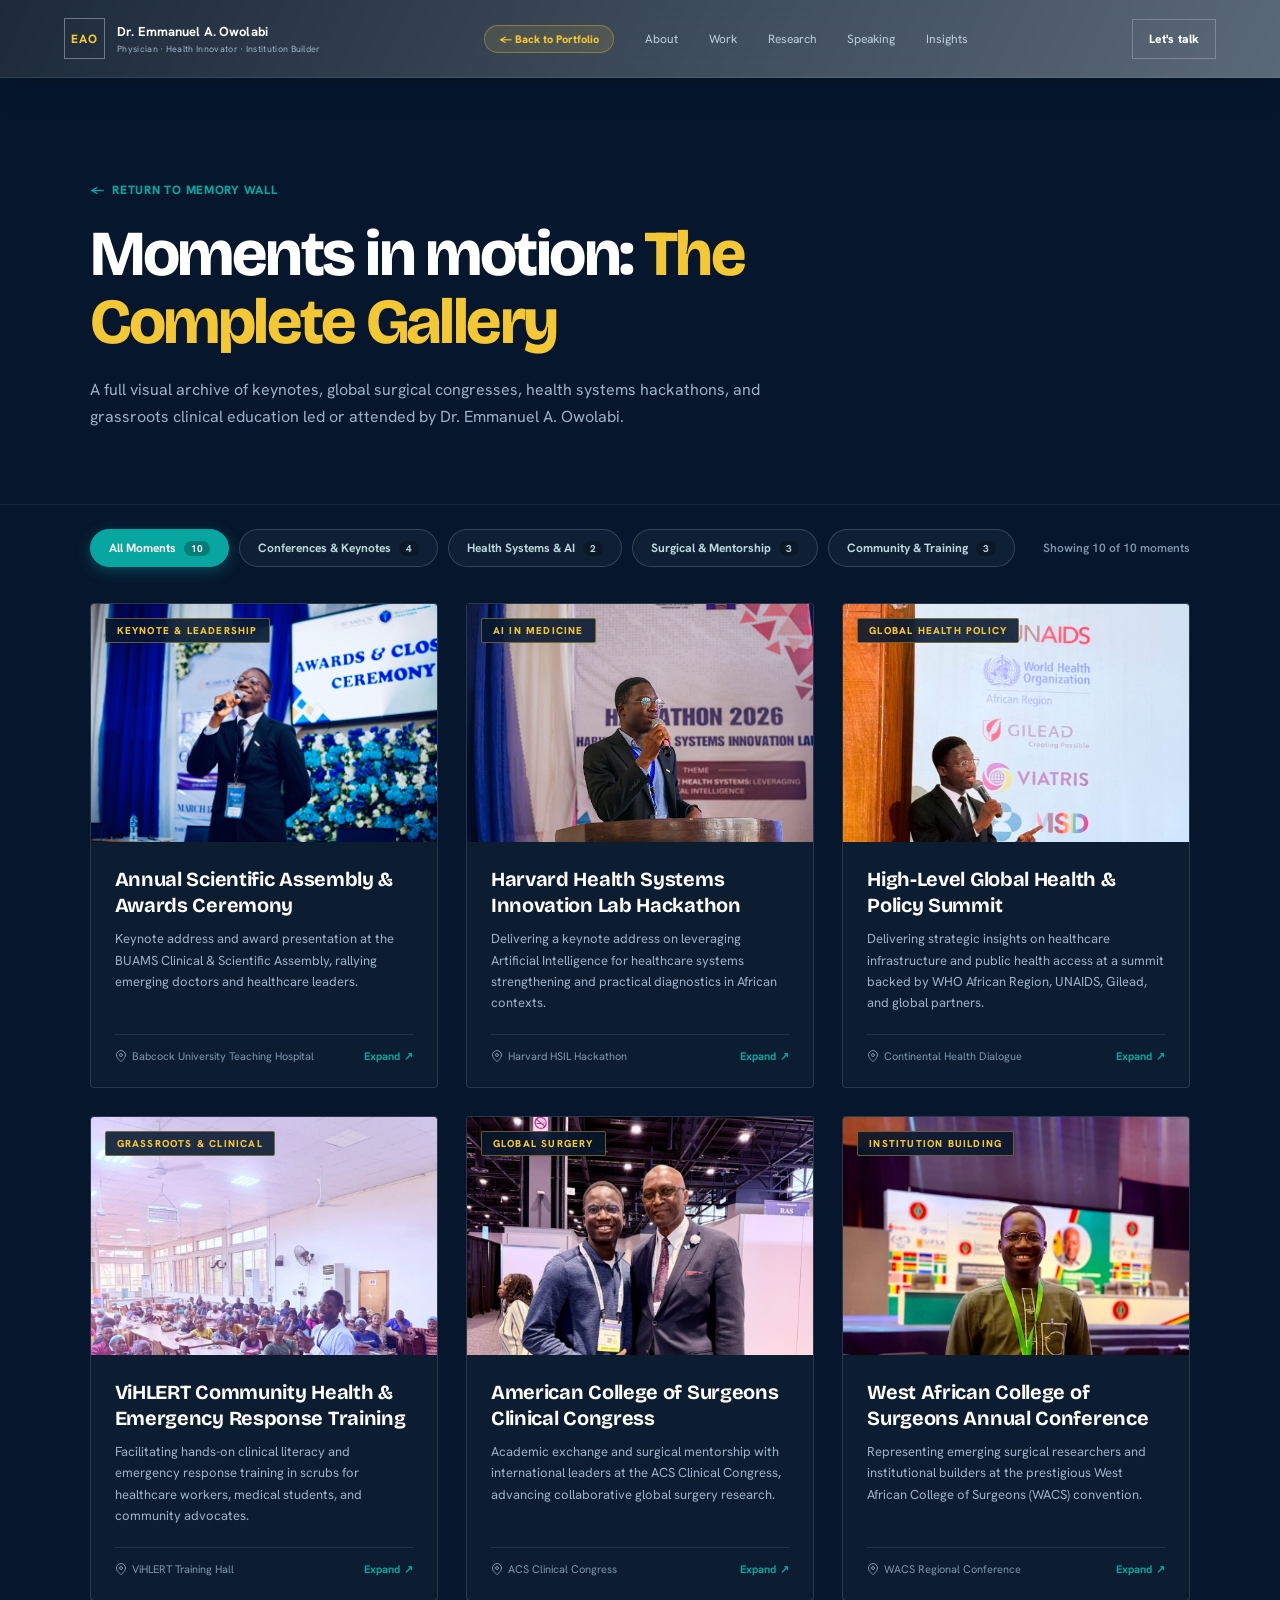
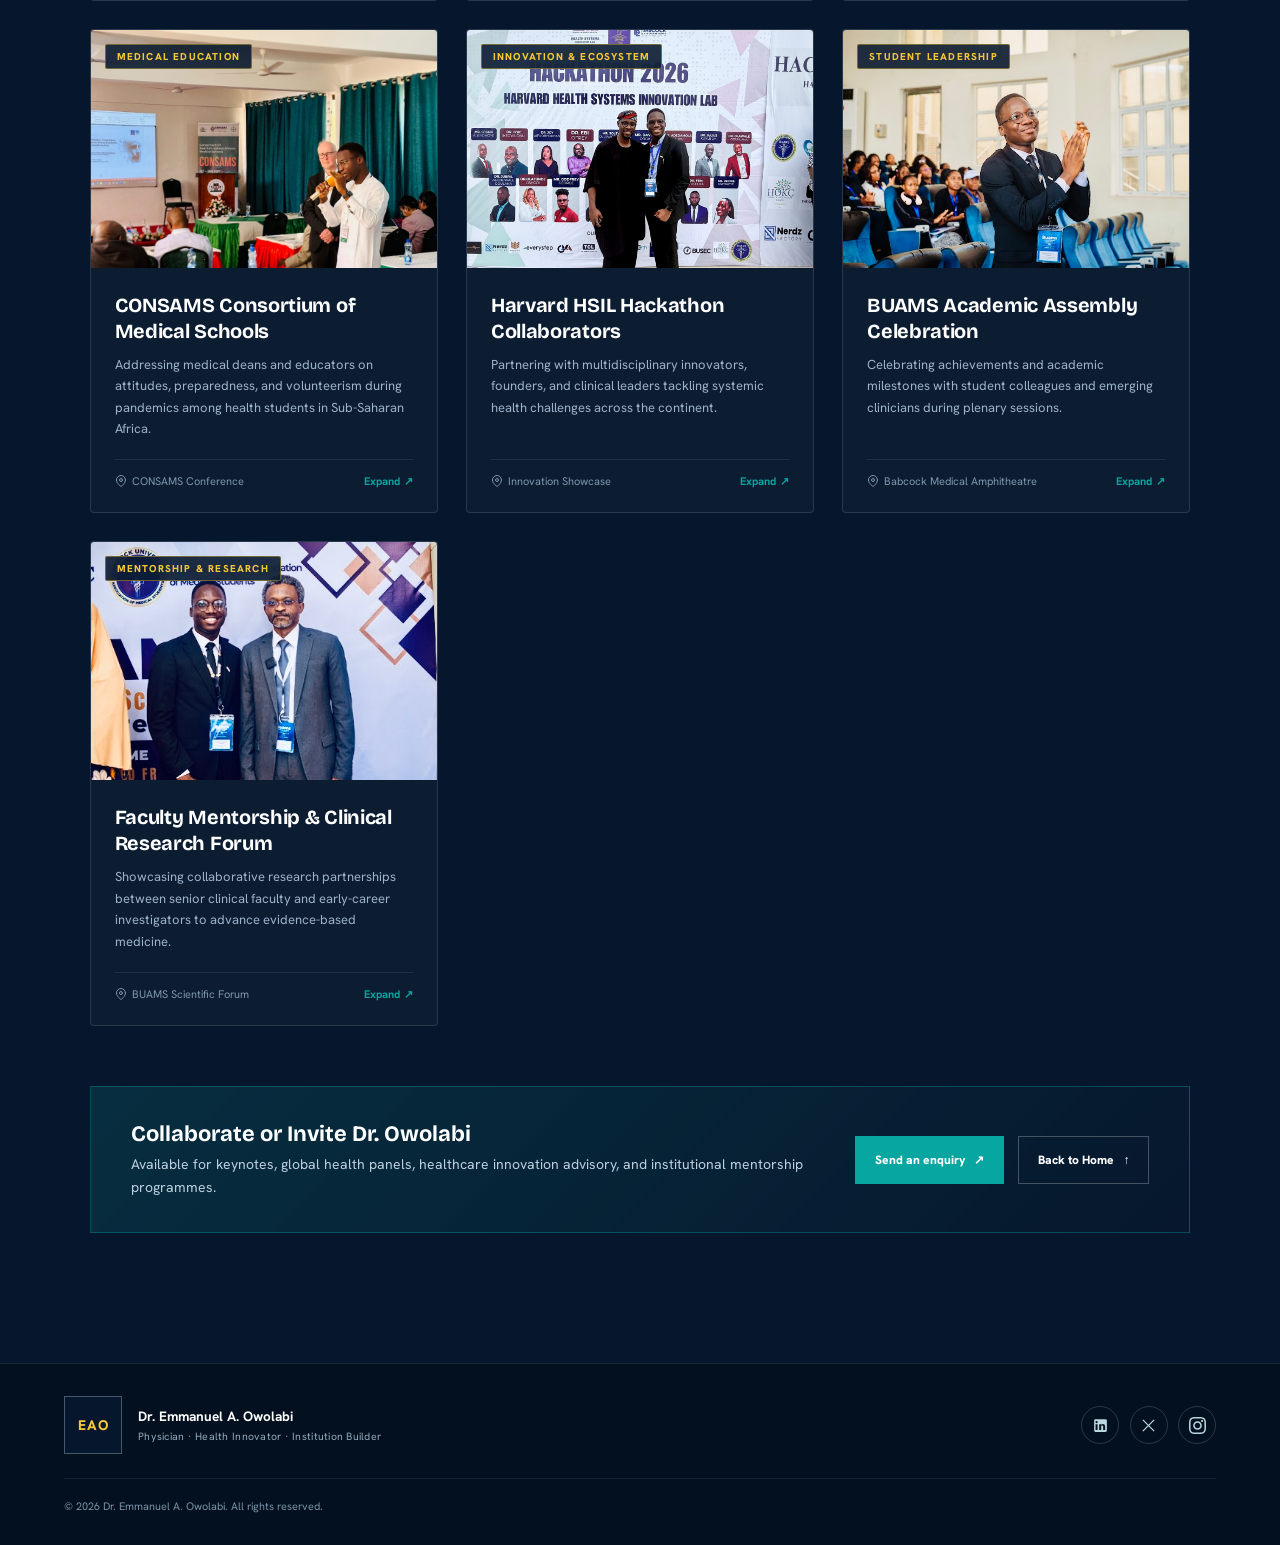
==== gallery.html @ 9e514a92 "i di" ====
<!doctype html>
<html lang="en" class="js">
<head>
  <meta charset="utf-8">
  <meta name="viewport" content="width=device-width, initial-scale=1">
  <title>Gallery &amp; Memory Wall | Dr. Emmanuel A. Owolabi</title>
  <meta name="description" content="A comprehensive visual archive of keynotes, surgical congresses, health innovation hackathons, and clinical community trainings by Dr. Emmanuel A. Owolabi.">
  <meta name="theme-color" content="#030f1f">
  <link rel="preconnect" href="https://fonts.googleapis.com">
  <link rel="preconnect" href="https://fonts.gstatic.com" crossorigin>
  <link href="https://fonts.googleapis.com/css2?family=Bricolage+Grotesque:opsz,wght@12..96,500;12..96,700;12..96,800&family=Hanken+Grotesk:wght@400;500;600;700&display=swap" rel="stylesheet">
  <link rel="stylesheet" href="css/main.css">
  <link rel="stylesheet" href="css/gallery.css">
  <style>
    /* Specific navigation styles for standalone gallery page */
    .navbar__back-btn {
      display: inline-flex;
      align-items: center;
      gap: 6px;
      padding: 6px 14px;
      border-radius: 40px;
      font-size: 11px;
      font-weight: 800;
      color: var(--yellow);
      background: rgba(244, 199, 53, 0.12);
      border: 1px solid rgba(244, 199, 53, 0.35);
      transition: all 0.2s ease;
    }
    .navbar__back-btn:hover {
      background: var(--yellow);
      color: var(--navy);
      transform: translateX(-3px);
    }
  </style>
</head>
<body class="gallery-page">
  <a class="skip-link" href="#gallery-content">Skip to content</a>

  <!-- Header Navigation -->
  <header class="navbar">
    <div class="container navbar__inner">
      <a class="brand-mark" href="index.html#home" aria-label="Dr. Emmanuel A. Owolabi, return to home">
        <span>EAO</span>
        <div>
          <strong>Dr. Emmanuel A. Owolabi</strong>
          <small>Physician · Health Innovator · Institution Builder</small>
        </div>
      </a>
      <nav class="navbar__links" aria-label="Primary">
        <a class="navbar__back-btn" href="index.html#memories">← Back to Portfolio</a>
        <a class="navbar__link" href="index.html#about">About</a>
        <a class="navbar__link" href="index.html#work">Work</a>
        <a class="navbar__link" href="index.html#research">Research</a>
        <a class="navbar__link" href="index.html#speaking">Speaking</a>
        <a class="navbar__link" href="index.html#insights">Insights</a>
      </nav>
      <a class="btn btn--primary btn--small navbar__cta" href="index.html#contact">Let's talk</a>
      <button class="navbar__toggle" type="button" aria-expanded="false" aria-controls="mobile-menu" aria-label="Open menu"><span aria-hidden="true"></span></button>
    </div>
  </header>

  <!-- Mobile Drawer Menu -->
  <nav class="mobile-menu" id="mobile-menu" aria-label="Mobile">
    <a class="mobile-menu__link" href="index.html#memories">← Return to Portfolio</a>
    <a class="mobile-menu__link" href="index.html#about">About</a>
    <a class="mobile-menu__link" href="index.html#work">Work</a>
    <a class="mobile-menu__link" href="index.html#research">Research</a>
    <a class="mobile-menu__link" href="index.html#speaking">Speaking</a>
    <a class="mobile-menu__link" href="index.html#insights">Insights</a>
    <a class="btn btn--primary" href="index.html#contact">Let's talk</a>
  </nav>

  <main id="gallery-content" class="gallery-page-wrap">
    <!-- Hero Banner -->
    <section class="gallery-hero">
      <a class="gallery-breadcrumb" href="index.html#memories">
        <span aria-hidden="true">←</span> Return to Memory Wall
      </a>
      <h1 class="gallery-hero__title">
        Moments in motion: <em>The Complete Gallery</em>
      </h1>
      <p class="gallery-hero__lead">
        A full visual archive of keynotes, global surgical congresses, health systems hackathons, and grassroots clinical education led or attended by Dr. Emmanuel A. Owolabi.
      </p>
    </section>

    <!-- Filters & Stats Bar -->
    <section class="gallery-controls" aria-label="Gallery filters">
      <div class="gallery-filters" role="tablist">
        <button class="filter-btn is-active" type="button" data-filter="all" role="tab" aria-selected="true">
          All Moments <span class="filter-count">10</span>
        </button>
        <button class="filter-btn" type="button" data-filter="conferences" role="tab" aria-selected="false">
          Conferences &amp; Keynotes <span class="filter-count">4</span>
        </button>
        <button class="filter-btn" type="button" data-filter="innovation" role="tab" aria-selected="false">
          Health Systems &amp; AI <span class="filter-count">2</span>
        </button>
        <button class="filter-btn" type="button" data-filter="surgical" role="tab" aria-selected="false">
          Surgical &amp; Mentorship <span class="filter-count">3</span>
        </button>
        <button class="filter-btn" type="button" data-filter="community" role="tab" aria-selected="false">
          Community &amp; Training <span class="filter-count">3</span>
        </button>
      </div>
      <div class="gallery-count-note" id="gallery-count-note">
        Showing 10 of 10 moments
      </div>
    </section>

    <!-- Photo Grid -->
    <section class="gallery-container">
      <div class="gallery-grid" id="gallery-grid">
        <!-- Rendered dynamically by js/gallery-page.js with fallback support -->
      </div>

      <!-- Action Banner -->
      <div class="memory-cta-strip" style="margin-top: 60px;">
        <div class="memory-cta-strip__content">
          <h3>Collaborate or Invite Dr. Owolabi</h3>
          <p>Available for keynotes, global health panels, healthcare innovation advisory, and institutional mentorship programmes.</p>
        </div>
        <div class="memory-cta-strip__actions">
          <a class="btn btn--primary" href="mailto:abiodunowolabi2000@gmail.com">
            Send an enquiry <span aria-hidden="true">↗</span>
          </a>
          <a class="btn btn--outline" href="index.html#home">
            Back to Home <span aria-hidden="true">↑</span>
          </a>
        </div>
      </div>
    </section>
  </main>

  <!-- Footer -->
  <footer class="footer">
    <div class="footer__inner">
      <div class="footer__brand">
        <span>EAO</span>
        <p>
          <strong class="footer__name">Dr. Emmanuel A. Owolabi</strong>
          <small class="footer__tag">Physician · Health Innovator · Institution Builder</small>
        </p>
      </div>
      <div class="footer__socials" aria-label="Social media channels">
        <a href="https://www.linkedin.com/in/emmaco4real" target="_blank" rel="noopener noreferrer" aria-label="LinkedIn profile">
          <svg viewBox="0 0 24 24" aria-hidden="true"><path d="M19 3a2 2 0 0 1 2 2v14a2 2 0 0 1-2 2H5a2 2 0 0 1-2-2V5a2 2 0 0 1 2-2h14m-.5 15.5v-5.3a3.26 3.26 0 0 0-3.26-3.26c-.85 0-1.84.52-2.28 1.3v-1.11h-2.79v8.37h2.79v-4.93c0-.77.62-1.4 1.39-1.4a1.4 1.4 0 0 1 1.4 1.4v4.93h2.75M6.46 8.76a1.64 1.64 0 1 0 0-3.28 1.64 1.64 0 0 0 0 3.28m1.4 9.74v-8.37H5.06v8.37h2.8z"></path></svg>
        </a>
        <a href="https://x.com/_emmaco4real_" target="_blank" rel="noopener noreferrer" aria-label="X profile">
          <svg viewBox="0 0 24 24" stroke="currentColor" stroke-width="1.8" aria-hidden="true"><path d="m4 4 16 16M4 20 20 4"></path></svg>
        </a>
        <a href="https://www.instagram.com/_emmaco4real_/" target="_blank" rel="noopener noreferrer" aria-label="Instagram profile">
          <svg viewBox="0 0 24 24" aria-hidden="true"><path d="M12 2.163c3.204 0 3.584.012 4.85.07 3.252.148 4.771 1.691 4.919 4.919.058 1.265.069 1.645.069 4.849 0 3.205-.012 3.584-.069 4.849-.149 3.225-1.664 4.771-4.919 4.919-1.266.058-1.644.07-4.85.07-3.204 0-3.584-.012-4.849-.07-3.26-.149-4.771-1.699-4.919-4.92-.058-1.265-.07-1.644-.07-4.849 0-3.204.013-3.583.07-4.849.149-3.227 1.664-4.771 4.919-4.919 1.266-.057 1.645-.069 4.849-.069zm0-2.163c-3.259 0-3.667.014-4.947.072-4.358.2-6.78 2.618-6.98 6.98-.059 1.281-.073 1.689-.073 4.948 0 3.259.014 3.668.072 4.948.2 4.358 2.618 6.78 6.98 6.98 1.281.058 1.689.072 4.948.072 3.259 0 3.668-.014 4.948-.072 4.354-.2 6.782-2.618 6.979-6.98.059-1.28.073-1.689.073-4.948 0-3.259-.014-3.667-.072-4.947-.196-4.354-2.617-6.78-6.979-6.98-1.281-.059-1.69-.073-4.949-.073zm0 5.838c-3.403 0-6.162 2.759-6.162 6.162s2.759 6.163 6.162 6.163 6.162-2.759 6.162-6.163c0-3.403-2.759-6.162-6.162-6.162zm0 10.162c-2.209 0-4-1.79-4-4 0-2.209 1.791-4 4-4s4 1.791 4 4c0 2.21-1.791 4-4 4zm6.406-11.845c-.796 0-1.441.645-1.441 1.44s.645 1.44 1.441 1.44c.795 0 1.439-.645 1.439-1.44s-.644-1.44-1.439-1.44z"></path></svg>
        </a>
      </div>
      <p class="footer__copy">
        © 2026 Dr. Emmanuel A. Owolabi. All rights reserved.
      </p>
    </div>
  </footer>

  <script type="module" src="js/gallery-page.js"></script>
</body>
</html>
---- css/main.css ----
@import url("reference.css");
@import url("gallery.css");
---- css/gallery.css ----
/* ==========================================================================
   Memory Wall & Gallery Styles
   ========================================================================== */

/* --- 1. Memory Wall Section (Homepage) --- */
.memory-wall-section {
  position: relative;
  padding: clamp(82px, 9vw, 140px) clamp(24px, 7vw, 108px);
  background: var(--navy);
  color: #fff;
  border-top: 1px solid rgba(255, 255, 255, 0.08);
}

.memory-wall__header {
  display: flex;
  align-items: flex-end;
  justify-content: space-between;
  gap: 36px;
  margin-bottom: 54px;
}

.memory-wall__header-copy {
  max-width: 780px;
}

.memory-wall__header h2 {
  color: #fff;
  margin-top: 6px;
  margin-bottom: 16px;
}

.memory-wall__header p.lead-copy {
  color: #9cb2c8;
  font-size: clamp(15px, 1.15vw, 18px);
  line-height: 1.7;
}

.memory-wall__view-btn {
  white-space: nowrap;
  flex-shrink: 0;
  display: inline-flex;
  align-items: center;
  gap: 8px;
}

.memory-wall__grid {
  display: grid;
  grid-template-columns: repeat(3, minmax(0, 1fr));
  gap: 28px;
}

/* Individual Memory Card */
.memory-card {
  position: relative;
  display: flex;
  flex-direction: column;
  background: rgba(255, 255, 255, 0.028);
  border: 1px solid rgba(255, 255, 255, 0.12);
  border-radius: 4px;
  overflow: hidden;
  cursor: pointer;
  transition: transform 0.35s cubic-bezier(0.22, 1, 0.36, 1),
              border-color 0.3s ease,
              background-color 0.3s ease,
              box-shadow 0.35s ease;
}

.memory-card:hover,
.memory-card:focus-within {
  transform: translateY(-6px);
  border-color: rgba(8, 166, 160, 0.6);
  background: rgba(8, 166, 160, 0.06);
  box-shadow: 0 20px 40px rgba(0, 0, 0, 0.35);
}

.memory-card__media {
  position: relative;
  width: 100%;
  aspect-ratio: 16 / 11;
  overflow: hidden;
  background: #030e1d;
}

.memory-card__img {
  width: 100%;
  height: 100%;
  object-fit: cover;
  object-position: center 25%;
  display: block;
  transition: transform 0.65s cubic-bezier(0.22, 1, 0.36, 1);
}

.memory-card:hover .memory-card__img {
  transform: scale(1.06);
}

.memory-card__badge {
  position: absolute;
  top: 14px;
  left: 14px;
  z-index: 2;
  padding: 5px 11px;
  font-size: 10px;
  font-weight: 800;
  letter-spacing: 0.12em;
  text-transform: uppercase;
  color: var(--yellow);
  background: rgba(6, 23, 45, 0.88);
  border: 1px solid rgba(244, 199, 53, 0.4);
  backdrop-filter: blur(8px);
  border-radius: 2px;
}

.memory-card__overlay {
  position: absolute;
  inset: 0;
  background: linear-gradient(180deg, rgba(6, 23, 45, 0.1) 0%, rgba(6, 23, 45, 0.75) 100%);
  opacity: 0;
  display: flex;
  align-items: center;
  justify-content: center;
  transition: opacity 0.3s ease;
  z-index: 1;
}

.memory-card:hover .memory-card__overlay {
  opacity: 1;
}

.memory-card__zoom-pill {
  display: inline-flex;
  align-items: center;
  gap: 8px;
  padding: 10px 18px;
  font-size: 11px;
  font-weight: 800;
  color: var(--navy);
  background: var(--yellow);
  border-radius: 50px;
  transform: translateY(10px);
  transition: transform 0.3s ease;
  box-shadow: 0 8px 24px rgba(0, 0, 0, 0.4);
}

.memory-card:hover .memory-card__zoom-pill {
  transform: translateY(0);
}

.memory-card__body {
  display: flex;
  flex-direction: column;
  flex: 1;
  padding: 24px;
}

.memory-card__title {
  color: #fff;
  font-size: 20px;
  font-weight: 700;
  line-height: 1.3;
  margin-bottom: 10px;
  letter-spacing: -0.015em;
  transition: color 0.2s ease;
}

.memory-card:hover .memory-card__title {
  color: var(--yellow);
}

.memory-card__desc {
  color: #9cb2c8;
  font-size: 13px;
  line-height: 1.65;
  margin-bottom: 20px;
  flex: 1;
}

.memory-card__footer {
  display: flex;
  align-items: center;
  justify-content: space-between;
  padding-top: 14px;
  border-top: 1px solid rgba(255, 255, 255, 0.09);
  font-size: 11px;
}

.memory-card__location {
  color: #7d96ac;
  display: flex;
  align-items: center;
  gap: 5px;
}

.memory-card__action {
  color: var(--teal);
  font-weight: 700;
  display: flex;
  align-items: center;
  gap: 4px;
}

.memory-card:hover .memory-card__action {
  color: var(--yellow);
}

/* Bottom CTA Strip */
.memory-cta-strip {
  display: flex;
  align-items: center;
  justify-content: space-between;
  gap: 32px;
  margin-top: 48px;
  padding: 34px 40px;
  background: linear-gradient(135deg, rgba(8, 166, 160, 0.16) 0%, rgba(6, 23, 45, 0.8) 100%);
  border: 1px solid rgba(8, 166, 160, 0.35);
  border-radius: 4px;
}

.memory-cta-strip__content h3 {
  font-size: 22px;
  color: #fff;
  margin-bottom: 6px;
}

.memory-cta-strip__content p {
  color: #bed0df;
  font-size: 14px;
  line-height: 1.6;
}

.memory-cta-strip__actions {
  flex-shrink: 0;
  display: flex;
  gap: 14px;
}

/* Responsive adjustments for Memory Wall */
@media (max-width: 1080px) {
  .memory-wall__grid {
    grid-template-columns: repeat(2, minmax(0, 1fr));
  }
}

@media (max-width: 760px) {
  .memory-wall__header {
    flex-direction: column;
    align-items: flex-start;
  }
  .memory-wall__grid {
    grid-template-columns: 1fr;
  }
  .memory-cta-strip {
    flex-direction: column;
    align-items: flex-start;
    padding: 24px;
  }
}


/* --- 2. Full Gallery Page (`gallery.html`) --- */
.gallery-page-wrap {
  min-height: calc(100vh - 78px);
  background: var(--navy);
  color: #fff;
  padding-bottom: 90px;
}

.gallery-hero {
  position: relative;
  padding: clamp(60px, 8vw, 100px) clamp(24px, 7vw, 108px) 40px;
  border-bottom: 1px solid rgba(255, 255, 255, 0.08);
}

.gallery-breadcrumb {
  display: inline-flex;
  align-items: center;
  gap: 8px;
  color: var(--teal);
  font-size: 12px;
  font-weight: 800;
  letter-spacing: 0.06em;
  text-transform: uppercase;
  margin-bottom: 22px;
  transition: color 0.2s ease, transform 0.2s ease;
}

.gallery-breadcrumb:hover {
  color: var(--yellow);
  transform: translateX(-3px);
}

.gallery-hero__title {
  max-width: 860px;
  font-size: clamp(40px, 5vw, 68px);
  font-weight: 760;
  letter-spacing: -0.04em;
  line-height: 1.06;
  margin-bottom: 20px;
}

.gallery-hero__title em {
  font-style: normal;
  color: var(--yellow);
}

.gallery-hero__lead {
  max-width: 720px;
  color: #9cb2c8;
  font-size: clamp(16px, 1.25vw, 20px);
  line-height: 1.7;
  margin-bottom: 34px;
}

/* Category Filter Bar */
.gallery-controls {
  padding: 24px clamp(24px, 7vw, 108px) 16px;
  display: flex;
  flex-wrap: wrap;
  align-items: center;
  justify-content: space-between;
  gap: 18px;
}

.gallery-filters {
  display: flex;
  flex-wrap: wrap;
  gap: 10px;
}

.filter-btn {
  display: inline-flex;
  align-items: center;
  gap: 8px;
  padding: 10px 18px;
  font-size: 12px;
  font-weight: 700;
  font-family: inherit;
  color: #b9d7dc;
  background: rgba(255, 255, 255, 0.04);
  border: 1px solid rgba(255, 255, 255, 0.16);
  border-radius: 40px;
  cursor: pointer;
  transition: all 0.22s ease;
}

.filter-btn:hover {
  background: rgba(8, 166, 160, 0.15);
  border-color: var(--teal);
  color: #fff;
}

.filter-btn.is-active {
  background: var(--teal);
  border-color: var(--teal);
  color: #fff;
  box-shadow: 0 4px 14px rgba(8, 166, 160, 0.35);
}

.filter-btn .filter-count {
  display: inline-block;
  font-size: 10px;
  padding: 1px 7px;
  border-radius: 20px;
  background: rgba(0, 0, 0, 0.25);
}

.gallery-count-note {
  color: #7d96ac;
  font-size: 12px;
  font-weight: 600;
}

/* Gallery Grid on Full Page */
.gallery-container {
  padding: 20px clamp(24px, 7vw, 108px) 40px;
}

.gallery-grid {
  display: grid;
  grid-template-columns: repeat(3, minmax(0, 1fr));
  gap: 28px;
}

.gallery-item {
  transition: opacity 0.35s ease, transform 0.35s ease;
}

.gallery-item.is-hidden {
  display: none;
}


/* --- 3. Lightbox Modal --- */
.lightbox-modal {
  position: fixed;
  inset: 0;
  z-index: 9999;
  display: none;
  align-items: center;
  justify-content: center;
  padding: 20px;
}

.lightbox-modal.is-active {
  display: flex;
}

.lightbox-backdrop {
  position: absolute;
  inset: 0;
  background: rgba(3, 15, 31, 0.94);
  backdrop-filter: blur(14px);
  -webkit-backdrop-filter: blur(14px);
}

.lightbox-dialog {
  position: relative;
  z-index: 2;
  width: 100%;
  max-width: 1080px;
  max-height: 94vh;
  display: flex;
  align-items: center;
  justify-content: center;
}

.lightbox-btn {
  background: rgba(255, 255, 255, 0.08);
  border: 1px solid rgba(255, 255, 255, 0.18);
  color: #fff;
  cursor: pointer;
  border-radius: 50%;
  display: grid;
  place-items: center;
  transition: all 0.2s ease;
}

.lightbox-btn:hover {
  background: var(--yellow);
  color: var(--navy);
  border-color: var(--yellow);
  transform: scale(1.08);
}

.lightbox-close {
  position: absolute;
  top: -16px;
  right: -16px;
  width: 44px;
  height: 44px;
  z-index: 10;
}

.lightbox-prev,
.lightbox-next {
  position: absolute;
  top: 50%;
  transform: translateY(-50%);
  width: 52px;
  height: 52px;
  z-index: 10;
}

.lightbox-prev {
  left: -26px;
}

.lightbox-next {
  right: -26px;
}

.lightbox-content {
  width: 100%;
  background: #06172d;
  border: 1px solid rgba(255, 255, 255, 0.16);
  border-radius: 6px;
  overflow: hidden;
  box-shadow: 0 28px 60px rgba(0, 0, 0, 0.6);
}

.lightbox-figure {
  margin: 0;
  display: flex;
  flex-direction: column;
}

.lightbox-image-wrap {
  position: relative;
  width: 100%;
  max-height: 64vh;
  display: flex;
  align-items: center;
  justify-content: center;
  background: #020b16;
  overflow: hidden;
}

.lightbox-img {
  max-width: 100%;
  max-height: 64vh;
  width: auto;
  height: auto;
  object-fit: contain;
  display: block;
  transition: opacity 0.25s ease;
}

.lightbox-spinner {
  position: absolute;
  width: 40px;
  height: 40px;
  border: 3px solid rgba(255, 255, 255, 0.1);
  border-top-color: var(--teal);
  border-radius: 50%;
  animation: lb-spin 0.8s linear infinite;
}

@keyframes lb-spin {
  to { transform: rotate(360deg); }
}

.lightbox-caption {
  padding: 24px 30px;
  background: #06172d;
  border-top: 1px solid rgba(255, 255, 255, 0.08);
}

.lightbox-meta {
  display: flex;
  align-items: center;
  gap: 12px;
  margin-bottom: 8px;
  font-size: 11px;
}

.lightbox-badge {
  color: var(--yellow);
  font-weight: 800;
  letter-spacing: 0.12em;
  text-transform: uppercase;
}

.lightbox-location {
  color: #7d96ac;
}

.lightbox-counter {
  margin-left: auto;
  color: #9cb2c8;
  font-weight: 700;
  background: rgba(255, 255, 255, 0.08);
  padding: 3px 10px;
  border-radius: 12px;
}

.lightbox-title {
  color: #fff;
  font-size: clamp(20px, 2.2vw, 26px);
  font-weight: 700;
  margin-bottom: 8px;
  letter-spacing: -0.02em;
}

.lightbox-desc {
  color: #bbcad6;
  font-size: 14px;
  line-height: 1.65;
  margin: 0;
}

/* Mobile adjustments for lightbox */
@media (max-width: 820px) {
  .lightbox-prev {
    left: 10px;
    top: auto;
    bottom: 20px;
    transform: none;
    width: 44px;
    height: 44px;
  }
  .lightbox-next {
    right: 10px;
    top: auto;
    bottom: 20px;
    transform: none;
    width: 44px;
    height: 44px;
  }
  .lightbox-close {
    top: 10px;
    right: 10px;
    width: 38px;
    height: 38px;
  }
  .lightbox-caption {
    padding: 18px 20px 60px;
  }
  .lightbox-image-wrap {
    max-height: 50vh;
  }
  .lightbox-img {
    max-height: 50vh;
  }
}

/* Homepage: impact archive, styled as a deliberate editorial collage rather
   than a generic memory wall. The full gallery page keeps its card layout. */
.memory-wall-section {
  overflow: hidden;
  background: #030d1a;
  isolation: isolate;
}
.memory-wall-section::before {
  content: "";
  position: absolute;
  z-index: -1;
  inset: 0;
  opacity: .42;
  background: radial-gradient(circle at 14% 16%, rgba(8,166,160,.18), transparent 25%), radial-gradient(circle at 88% 78%, rgba(244,199,53,.09), transparent 20%), linear-gradient(rgba(168,207,222,.045) 1px, transparent 1px), linear-gradient(90deg, rgba(168,207,222,.045) 1px, transparent 1px);
  background-size: auto, auto, 54px 54px, 54px 54px;
}
.memory-wall__header { max-width: 1120px; margin-inline: auto; }
.memory-wall__header h2 { max-width: 720px; font-family: var(--font-display); font-size: clamp(38px,4.5vw,66px); font-weight: 760; letter-spacing: -.045em; line-height: 1.05; }
.memory-wall__grid {
  position: relative;
  display: grid;
  grid-template-columns: repeat(3, minmax(0, 1fr));
  align-items: start;
  max-width: 970px;
  margin: 0 auto;
  gap: 1.1rem;
  padding: 1.5rem 1.8rem 2rem;
}
.memory-card.memory-card--polaroid {
  display: block;
  overflow: visible;
  min-width: 0;
  background: #efeee7;
  border: 1px solid rgba(255,255,255,.65);
  border-radius: 0;
  padding: .6rem .6rem .8rem;
  color: #162635;
  box-shadow: 0 14px 27px rgba(0,0,0,.3);
  transform: rotate(var(--tilt, 0deg));
  transition: transform .42s cubic-bezier(.22,1,.36,1), box-shadow .42s ease;
}
.memory-card.memory-card--polaroid:nth-child(1) { --tilt: -4deg; margin-top: 1.8rem; }
.memory-card.memory-card--polaroid:nth-child(2) { --tilt: 3deg; margin-top: .3rem; }
.memory-card.memory-card--polaroid:nth-child(3) { --tilt: -2deg; margin-top: 2.2rem; }
.memory-card.memory-card--polaroid:nth-child(4) { --tilt: 3.5deg; margin-top: -.3rem; }
.memory-card.memory-card--polaroid:nth-child(5) { --tilt: -3deg; margin-top: 1.4rem; }
.memory-card.memory-card--polaroid:nth-child(6) { --tilt: 4deg; margin-top: -.7rem; }
.memory-card.memory-card--polaroid:hover, .memory-card.memory-card--polaroid:focus-visible { z-index: 2; border-color: #fff; background: #fffdf5; transform: rotate(0) translateY(-13px) scale(1.035); box-shadow: 0 28px 48px rgba(0,0,0,.47); outline: none; }
.memory-card.memory-card--polaroid .memory-card__media { aspect-ratio: 1 / .88; background: #06172d; }
.memory-card.memory-card--polaroid .memory-card__img { object-position: center; }
.memory-card.memory-card--polaroid .memory-card__body { position: relative; display: block; padding: .8rem .3rem .15rem; }
.memory-card.memory-card--polaroid .memory-card__number { position: absolute; top: .86rem; right: .3rem; color: #86919a; font-family: var(--font-body); font-size: .65rem; letter-spacing: .12em; }
.memory-card.memory-card--polaroid .memory-card__badge { position: static; display: block; margin: 0 2.5rem .4rem 0; padding: 0; border: 0; border-radius: 0; background: transparent; color: var(--teal); font-size: .56rem; letter-spacing: .115em; backdrop-filter: none; }
.memory-card.memory-card--polaroid .memory-card__title { margin: 0 0 .45rem; color: #152638; font-family: var(--font-display); font-size: clamp(1rem,1.55vw,1.3rem); line-height: 1.08; }
.memory-card.memory-card--polaroid .memory-card__desc { margin: 0; color: #536575; font-size: .72rem; line-height: 1.5; }
.memory-cta-strip { max-width: 1120px; margin: 4rem auto 0; border-radius: 0; }
.memory-cta-strip .section-index { margin-bottom: .65rem; }

@media (max-width: 760px) {
  .memory-wall-section { padding-inline: 1.25rem; }
  .memory-wall__grid { grid-template-columns: repeat(2, minmax(0, 1fr)); gap: .85rem; padding: 1.1rem .35rem 1rem; }
  .memory-card.memory-card--polaroid { padding: .42rem .42rem .58rem; }
  .memory-card.memory-card--polaroid:nth-child(1) { margin-top: .7rem; }
  .memory-card.memory-card--polaroid:nth-child(2) { margin-top: 0; }
  .memory-card.memory-card--polaroid:nth-child(3) { margin-top: 1rem; }
  .memory-card.memory-card--polaroid:nth-child(4) { margin-top: -.15rem; }
  .memory-card.memory-card--polaroid:nth-child(5) { margin-top: .5rem; }
  .memory-card.memory-card--polaroid:nth-child(6) { margin-top: -.25rem; }
  .memory-card.memory-card--polaroid .memory-card__body { padding: .55rem .15rem .05rem; }
  .memory-card.memory-card--polaroid .memory-card__title { font-size: .95rem; }
  .memory-card.memory-card--polaroid .memory-card__desc { display: none; }
  .memory-card.memory-card--polaroid .memory-card__badge { margin-bottom: .25rem; font-size: .48rem; }
  .memory-card.memory-card--polaroid .memory-card__number { top: .57rem; font-size: .52rem; }
  .memory-cta-strip { margin-top: 2.5rem; }
}
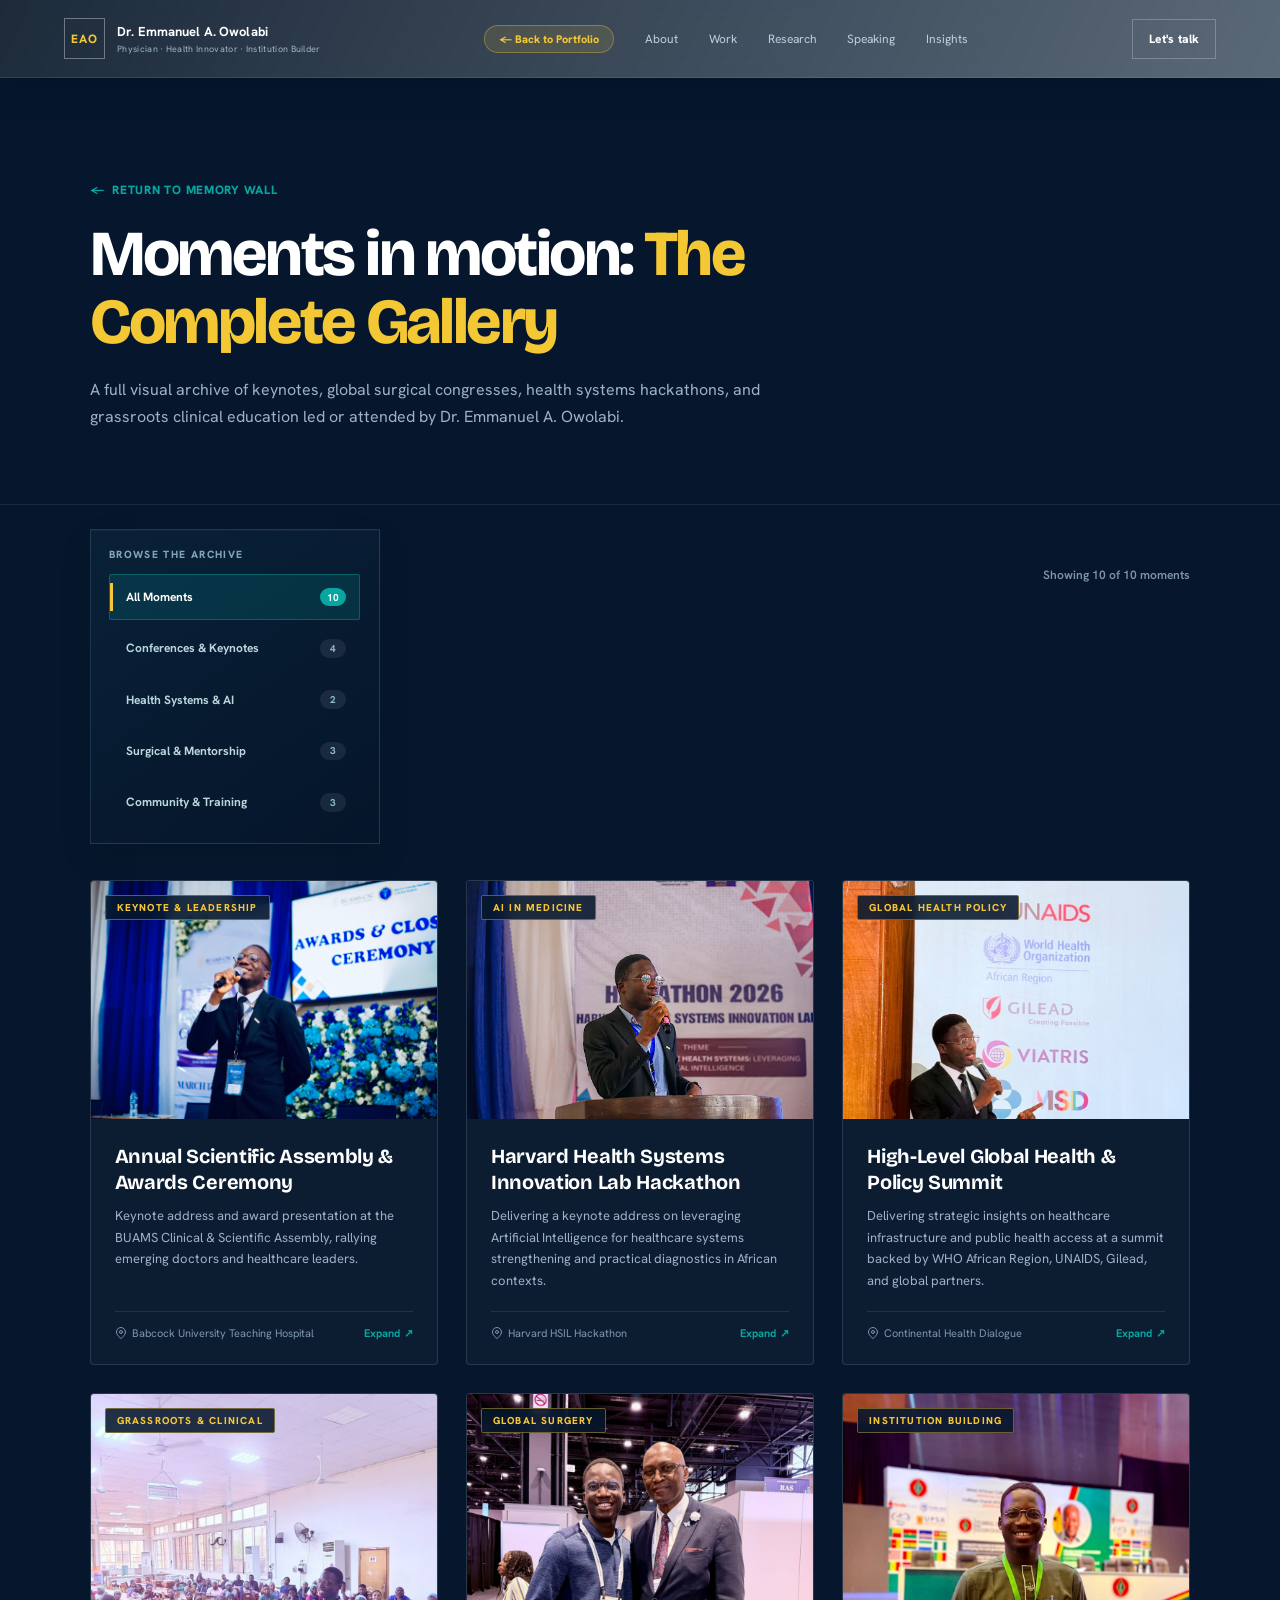
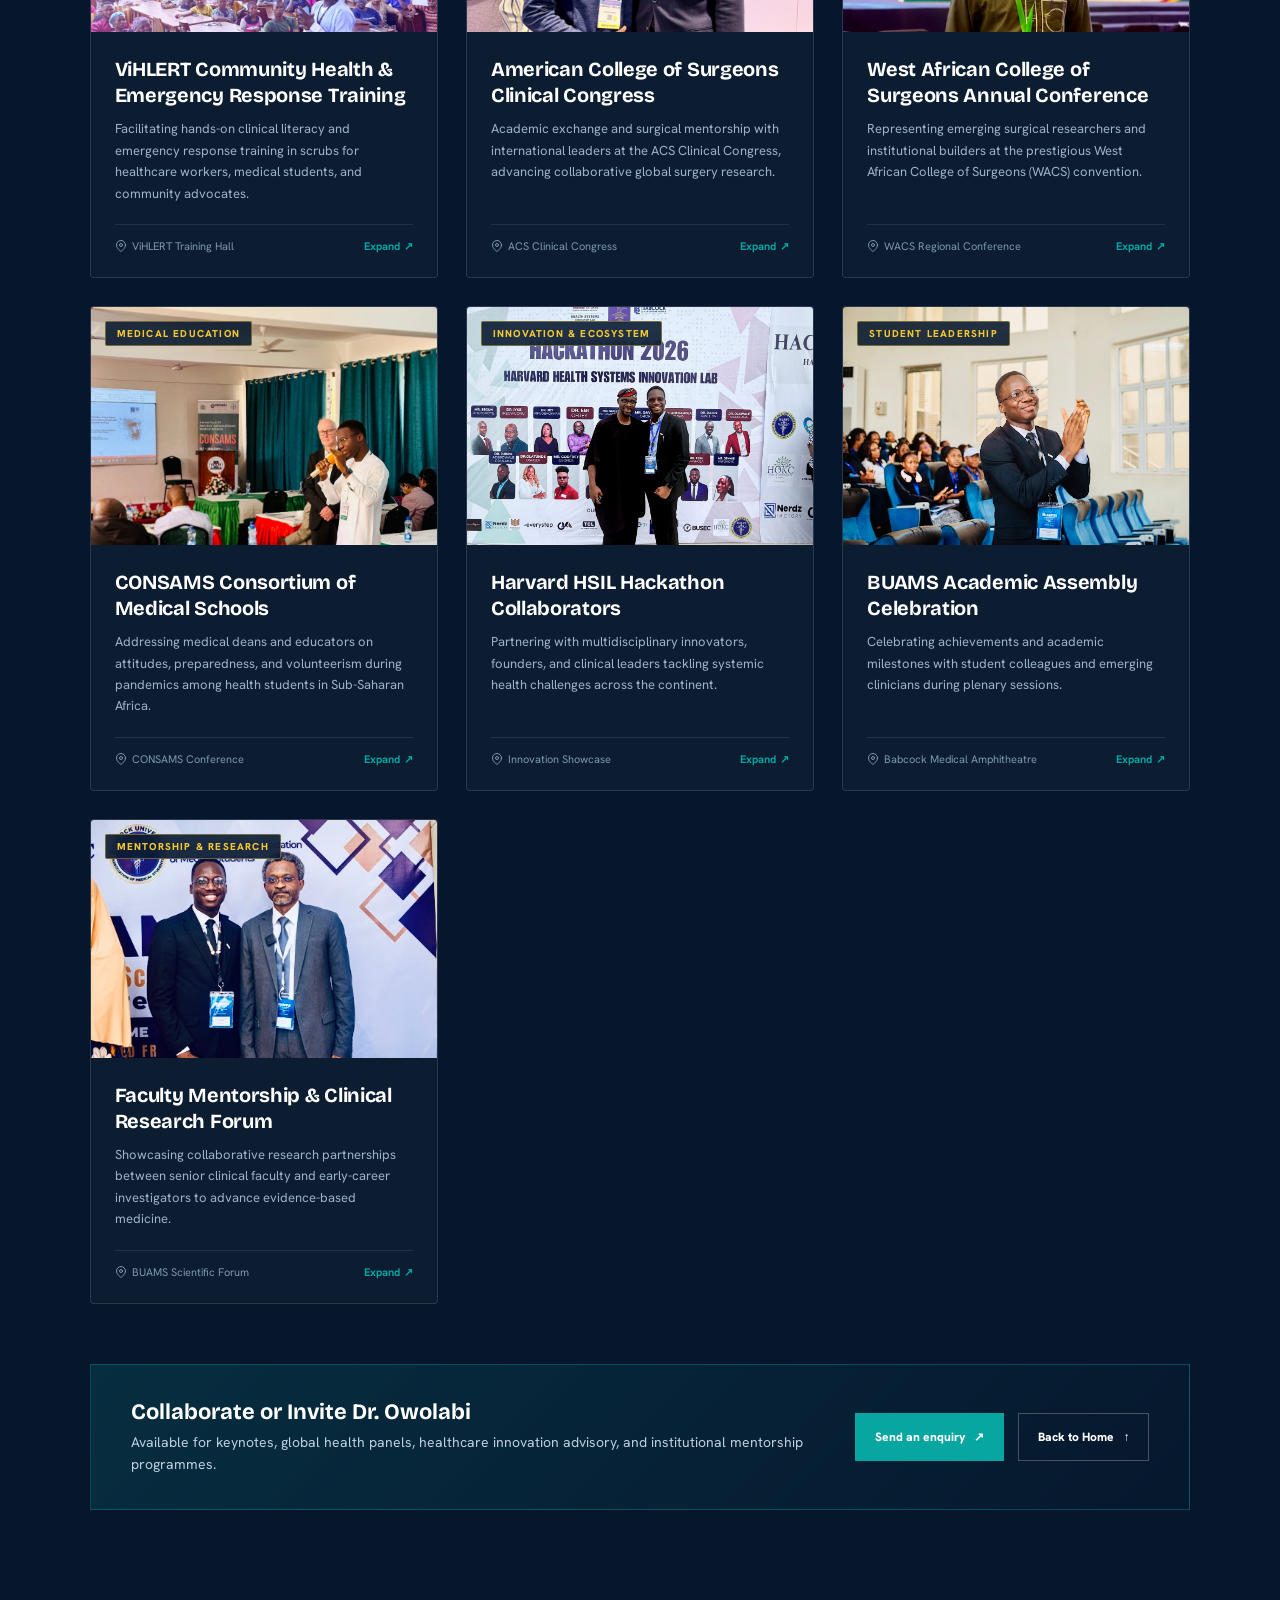
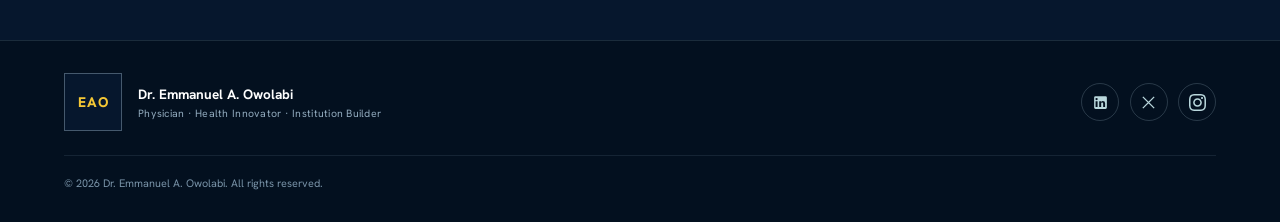
==== commit 4d1679e3: "i di" ====
--- a/gallery.html
+++ b/gallery.html
@@ -9,8 +9,8 @@
   <link rel="preconnect" href="https://fonts.googleapis.com">
   <link rel="preconnect" href="https://fonts.gstatic.com" crossorigin>
   <link href="https://fonts.googleapis.com/css2?family=Bricolage+Grotesque:opsz,wght@12..96,500;12..96,700;12..96,800&family=Hanken+Grotesk:wght@400;500;600;700&display=swap" rel="stylesheet">
-  <link rel="stylesheet" href="css/main.css">
-  <link rel="stylesheet" href="css/gallery.css">
+  <link rel="stylesheet" href="css/main.css?v=20261031">
+  <link rel="stylesheet" href="css/gallery.css?v=20261031">
   <style>
     /* Specific navigation styles for standalone gallery page */
     .navbar__back-btn {
@@ -86,7 +86,9 @@
 
     <!-- Filters & Stats Bar -->
     <section class="gallery-controls" aria-label="Gallery filters">
-      <div class="gallery-filters" role="tablist">
+      <div class="gallery-filter-nav">
+        <p class="gallery-filter-nav__label">Browse the archive</p>
+        <div class="gallery-filters" role="tablist">
         <button class="filter-btn is-active" type="button" data-filter="all" role="tab" aria-selected="true">
           All Moments <span class="filter-count">10</span>
         </button>
@@ -102,6 +104,7 @@
         <button class="filter-btn" type="button" data-filter="community" role="tab" aria-selected="false">
           Community &amp; Training <span class="filter-count">3</span>
         </button>
+        </div>
       </div>
       <div class="gallery-count-note" id="gallery-count-note">
         Showing 10 of 10 moments
--- a/css/gallery.css
+++ b/css/gallery.css
@@ -256,6 +256,21 @@
   }
 }
 
+/* Final mobile guard: the homepage archive must never collapse to legacy
+   three-column cards on a phone. */
+@media (max-width: 760px) {
+  #memories.memory-wall-section > .memory-wall__grid {
+    display: grid !important;
+    grid-template-columns: repeat(2, minmax(0, 1fr)) !important;
+    width: 100%;
+  }
+  #memories .memory-card.memory-card--polaroid {
+    width: auto;
+    min-width: 0;
+    max-width: none;
+  }
+}
+
 
 /* --- 2. Full Gallery Page (`gallery.html`) --- */
 .gallery-page-wrap {
@@ -368,6 +383,67 @@
   color: #7d96ac;
   font-size: 12px;
   font-weight: 600;
+}
+
+/* Gallery archive navigation: intentionally vertical, like a compact index. */
+.gallery-controls {
+  align-items: flex-start;
+  max-width: 1320px;
+  margin-inline: auto;
+}
+.gallery-filter-nav {
+  width: min(100%, 290px);
+  padding: 1.15rem;
+  border: 1px solid rgba(163, 204, 222, .16);
+  background: linear-gradient(145deg, rgba(13, 44, 68, .44), rgba(4, 20, 39, .48));
+  box-shadow: inset 0 1px rgba(255,255,255,.04), 0 14px 30px rgba(0,0,0,.12);
+}
+.gallery-filter-nav__label {
+  margin: 0 0 .8rem;
+  color: #82a4b9;
+  font-size: .65rem;
+  font-weight: 800;
+  letter-spacing: .13em;
+  text-transform: uppercase;
+}
+.gallery-filters { display: grid; gap: .35rem; }
+.filter-btn {
+  position: relative;
+  display: flex;
+  width: 100%;
+  justify-content: space-between;
+  gap: .75rem;
+  padding: .78rem .82rem .78rem 1rem;
+  border: 1px solid transparent;
+  border-radius: 2px;
+  background: transparent;
+  color: #b9d7dc;
+  text-align: left;
+}
+.filter-btn::before {
+  content: "";
+  position: absolute;
+  top: 50%;
+  left: 0;
+  width: 3px;
+  height: 0;
+  background: var(--yellow);
+  transform: translateY(-50%);
+  transition: height .25s cubic-bezier(.22,1,.36,1);
+}
+.filter-btn:hover { background: rgba(8,166,160,.1); border-color: rgba(8,166,160,.2); color: #fff; }
+.filter-btn.is-active { background: rgba(8,166,160,.17); border-color: rgba(8,166,160,.4); box-shadow: none; color: #fff; }
+.filter-btn.is-active::before { height: 64%; }
+.filter-btn .filter-count { margin-left: auto; min-width: 1.65rem; padding: .18rem .38rem; border-radius: 999px; background: rgba(255,255,255,.08); color: #91bdc9; text-align: center; }
+.filter-btn.is-active .filter-count { background: var(--teal); color: #fff; }
+.gallery-count-note { margin-top: 2.4rem; }
+
+@media (max-width: 760px) {
+  .gallery-controls { display: block; padding: 1.25rem 1.25rem .75rem; }
+  .gallery-filter-nav { width: 100%; padding: .9rem; }
+  .gallery-filters { gap: .22rem; }
+  .filter-btn { min-height: 43px; padding-block: .68rem; font-size: .73rem; }
+  .gallery-count-note { margin: 1rem 0 0; padding-left: .2rem; }
 }
 
 /* Gallery Grid on Full Page */
@@ -651,7 +727,7 @@
 .memory-card.memory-card--polaroid:nth-child(5) { --tilt: -3deg; margin-top: 1.4rem; }
 .memory-card.memory-card--polaroid:nth-child(6) { --tilt: 4deg; margin-top: -.7rem; }
 .memory-card.memory-card--polaroid:hover, .memory-card.memory-card--polaroid:focus-visible { z-index: 2; border-color: #fff; background: #fffdf5; transform: rotate(0) translateY(-13px) scale(1.035); box-shadow: 0 28px 48px rgba(0,0,0,.47); outline: none; }
-.memory-card.memory-card--polaroid .memory-card__media { aspect-ratio: 1 / .88; background: #06172d; }
+  .memory-card.memory-card--polaroid .memory-card__media { aspect-ratio: 1 / .88; background: #06172d; }
 .memory-card.memory-card--polaroid .memory-card__img { object-position: center; }
 .memory-card.memory-card--polaroid .memory-card__body { position: relative; display: block; padding: .8rem .3rem .15rem; }
 .memory-card.memory-card--polaroid .memory-card__number { position: absolute; top: .86rem; right: .3rem; color: #86919a; font-family: var(--font-body); font-size: .65rem; letter-spacing: .12em; }
@@ -665,6 +741,8 @@
   .memory-wall-section { padding-inline: 1.25rem; }
   .memory-wall__grid { grid-template-columns: repeat(2, minmax(0, 1fr)); gap: .85rem; padding: 1.1rem .35rem 1rem; }
   .memory-card.memory-card--polaroid { padding: .42rem .42rem .58rem; }
+  .memory-card.memory-card--polaroid .memory-card__media { aspect-ratio: 1 / .94; }
+  .memory-card.memory-card--polaroid .memory-card__img { object-position: center 22%; }
   .memory-card.memory-card--polaroid:nth-child(1) { margin-top: .7rem; }
   .memory-card.memory-card--polaroid:nth-child(2) { margin-top: 0; }
   .memory-card.memory-card--polaroid:nth-child(3) { margin-top: 1rem; }
@@ -679,3 +757,10 @@
   .memory-cta-strip { margin-top: 2.5rem; }
 }
 
+@media (max-width: 390px) {
+  .memory-wall-section { padding-inline: 1rem; }
+  .memory-wall__grid { gap: .65rem; padding-inline: 0; }
+  .memory-card.memory-card--polaroid .memory-card__title { font-size: .84rem; }
+  .memory-card.memory-card--polaroid .memory-card__badge { font-size: .43rem; letter-spacing: .08em; }
+}
+
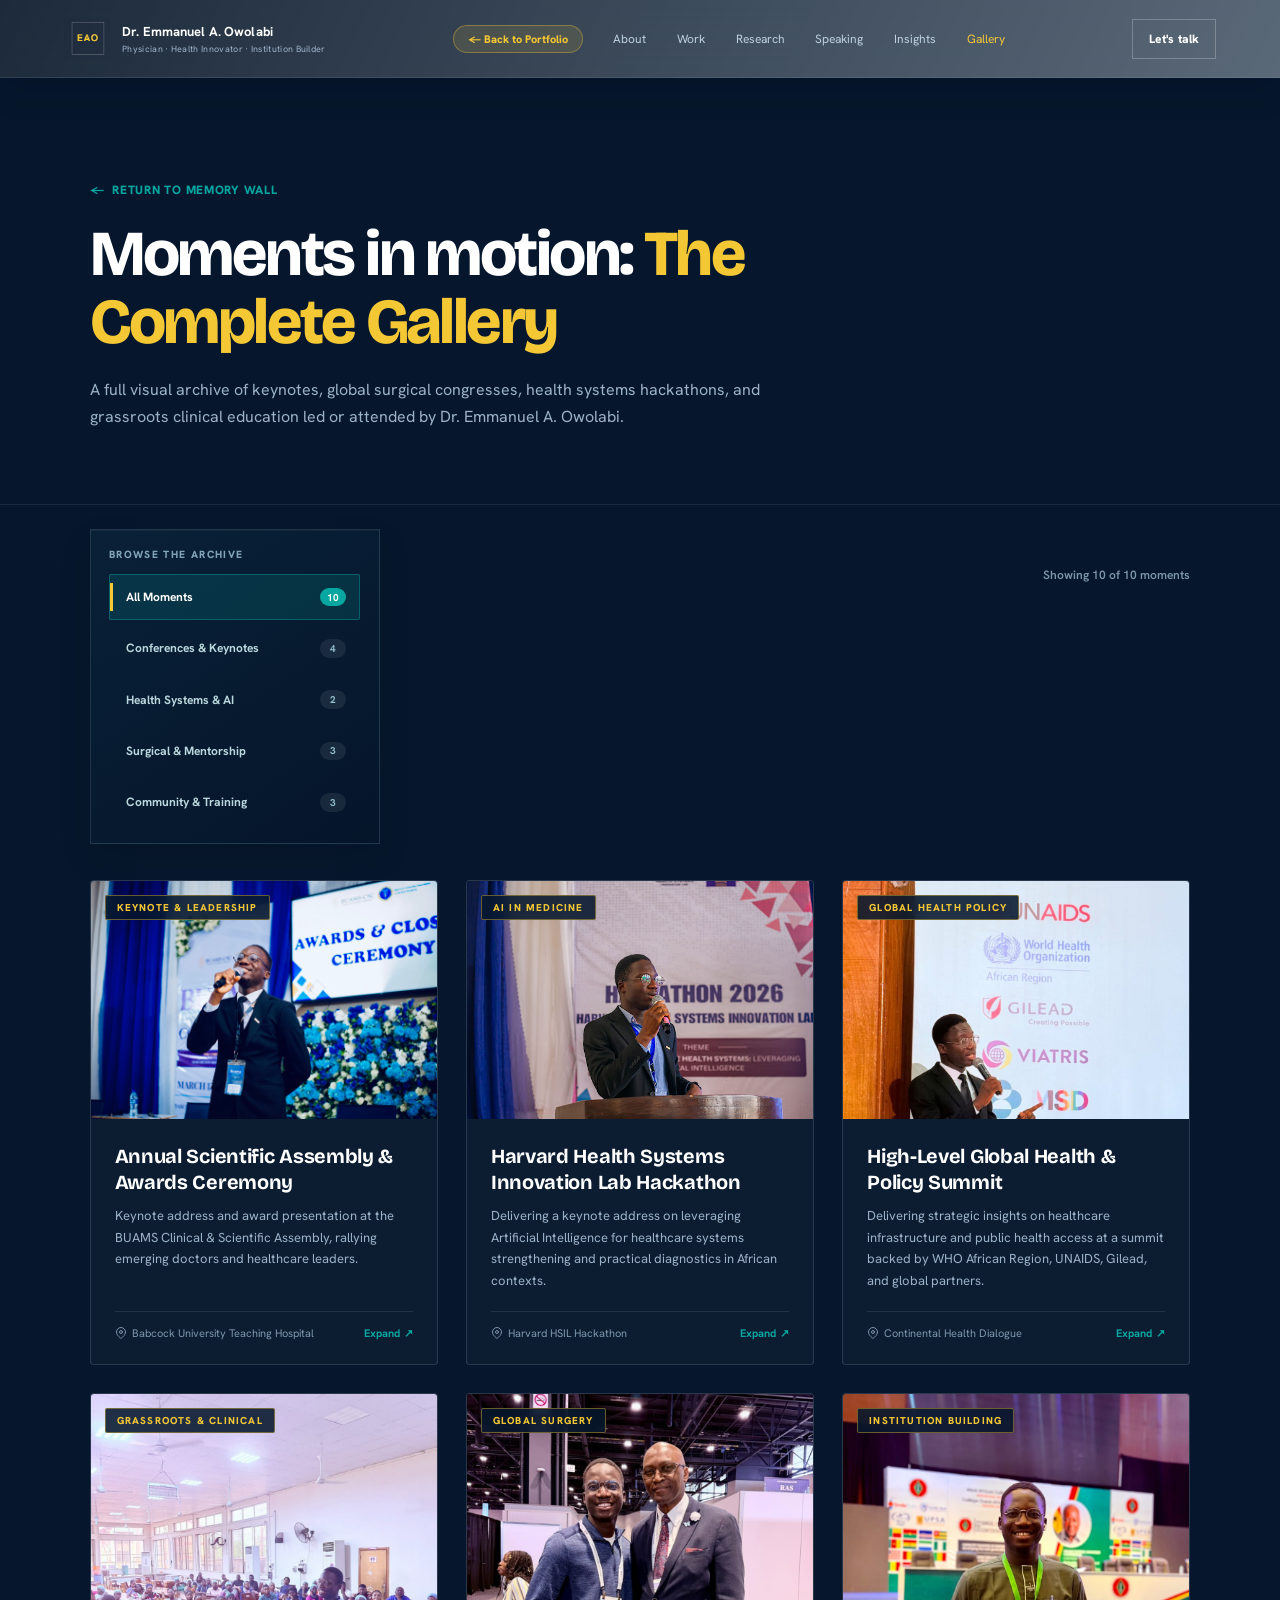
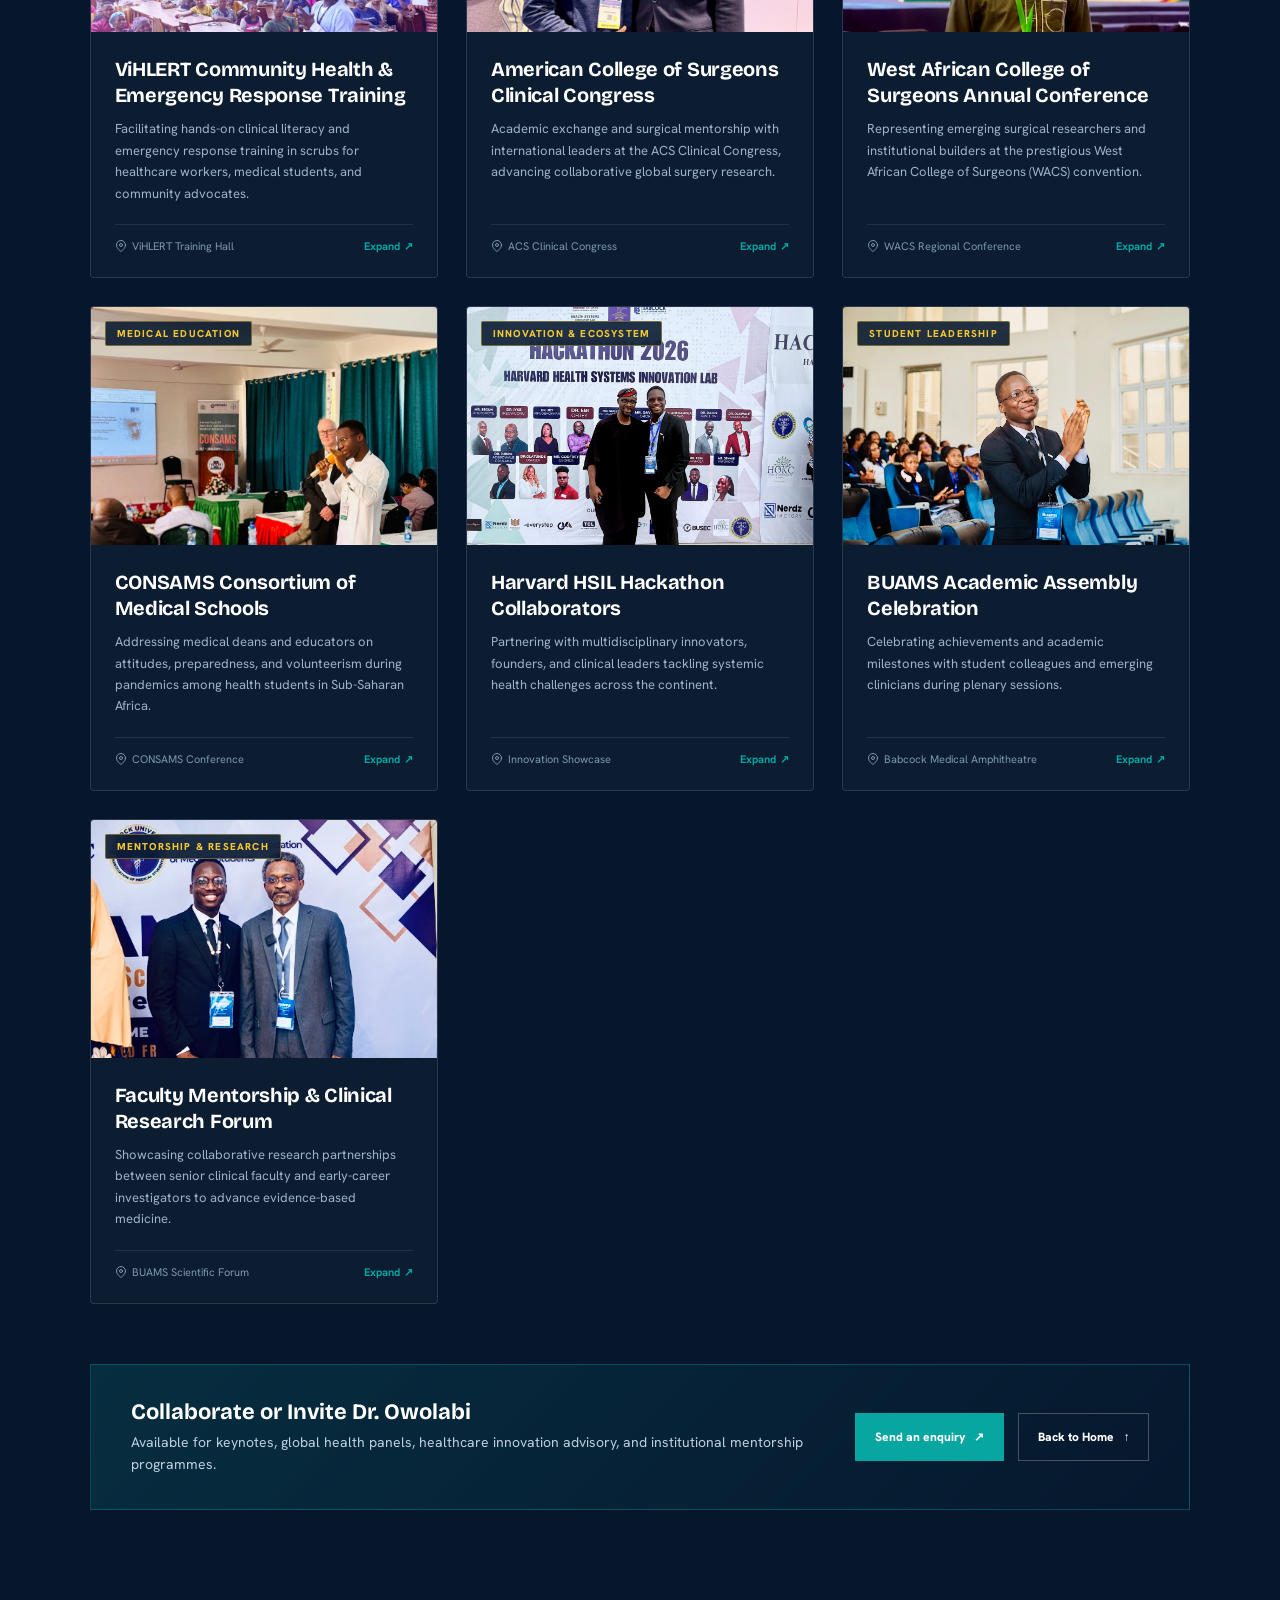
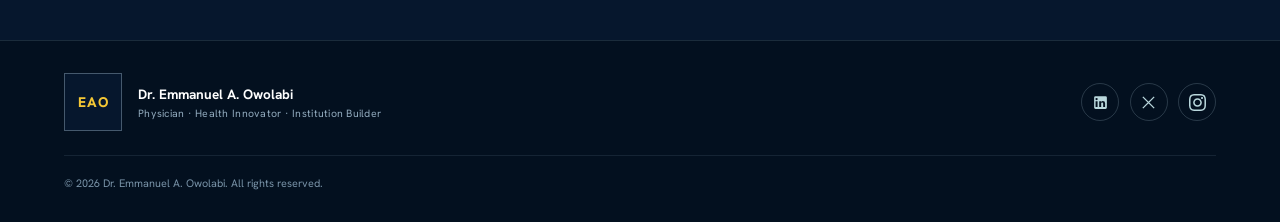
==== commit de23b4f3: "i have completed dr.eaowebsite" ====
--- a/gallery.html
+++ b/gallery.html
@@ -5,6 +5,15 @@
   <meta name="viewport" content="width=device-width, initial-scale=1">
   <title>Gallery &amp; Memory Wall | Dr. Emmanuel A. Owolabi</title>
   <meta name="description" content="A comprehensive visual archive of keynotes, surgical congresses, health innovation hackathons, and clinical community trainings by Dr. Emmanuel A. Owolabi.">
+  <meta name="keywords" content="Dr. Emmanuel, Dr Emmanuel Owolabi, Emmanuel Owolabi, Emmanuel A. Owolabi, EAO, EOHealth, Vihlert">
+  <meta name="author" content="Dr. Emmanuel A. Owolabi">
+  <link rel="canonical" href="https://dremmanuelowolabi.com/gallery.html">
+  <link rel="icon" type="image/png" href="assets/images/eao-logo.png">
+  <meta property="og:type" content="website">
+  <meta property="og:title" content="Gallery &amp; Memory Wall | Dr. Emmanuel A. Owolabi">
+  <meta property="og:description" content="A comprehensive visual archive of keynotes, surgical congresses, health innovation hackathons, and clinical community trainings by Dr. Emmanuel A. Owolabi.">
+  <meta property="og:url" content="https://dremmanuelowolabi.com/gallery.html">
+  <meta name="twitter:card" content="summary">
   <meta name="theme-color" content="#030f1f">
   <link rel="preconnect" href="https://fonts.googleapis.com">
   <link rel="preconnect" href="https://fonts.gstatic.com" crossorigin>
@@ -31,6 +40,20 @@
       color: var(--navy);
       transform: translateX(-3px);
     }
+    /* Critical mobile layout override: readable cards, not compressed columns. */
+    @media (max-width: 760px) {
+      .gallery-controls { display: block !important; padding: 1.25rem 1.25rem .75rem !important; }
+      .gallery-filter-nav { width: calc(100% + 2.5rem) !important; margin-inline: -1.25rem !important; padding: .85rem 1.25rem 1rem !important; }
+      .gallery-filters { display: flex !important; flex-wrap: nowrap !important; overflow-x: auto !important; gap: .55rem !important; }
+      .filter-btn { flex: 0 0 auto !important; width: auto !important; white-space: nowrap !important; border-radius: 999px !important; }
+      .gallery-container { padding: 1.35rem 1.25rem 2.5rem !important; }
+      #gallery-grid.gallery-grid { display: grid !important; grid-template-columns: minmax(0, 1fr) !important; gap: 1.25rem !important; }
+      #gallery-grid .gallery-item { width: 100% !important; min-width: 0 !important; }
+      #gallery-grid .memory-card__media { aspect-ratio: 16 / 10 !important; }
+      #gallery-grid .memory-card__body { padding: 1.1rem !important; }
+      #gallery-grid .memory-card__title { font-size: 1.18rem !important; line-height: 1.2 !important; }
+      #gallery-grid .memory-card__desc { font-size: .82rem !important; line-height: 1.65 !important; }
+    }
   </style>
 </head>
 <body class="gallery-page">
@@ -40,7 +63,7 @@
   <header class="navbar">
     <div class="container navbar__inner">
       <a class="brand-mark" href="index.html#home" aria-label="Dr. Emmanuel A. Owolabi, return to home">
-        <span>EAO</span>
+        <img class="brand-mark__logo" src="assets/images/eao-logo.png" alt="">
         <div>
           <strong>Dr. Emmanuel A. Owolabi</strong>
           <small>Physician · Health Innovator · Institution Builder</small>
@@ -53,6 +76,7 @@
         <a class="navbar__link" href="index.html#research">Research</a>
         <a class="navbar__link" href="index.html#speaking">Speaking</a>
         <a class="navbar__link" href="index.html#insights">Insights</a>
+        <a class="navbar__link is-active" href="gallery.html" aria-current="page">Gallery</a>
       </nav>
       <a class="btn btn--primary btn--small navbar__cta" href="index.html#contact">Let's talk</a>
       <button class="navbar__toggle" type="button" aria-expanded="false" aria-controls="mobile-menu" aria-label="Open menu"><span aria-hidden="true"></span></button>
@@ -67,6 +91,7 @@
     <a class="mobile-menu__link" href="index.html#research">Research</a>
     <a class="mobile-menu__link" href="index.html#speaking">Speaking</a>
     <a class="mobile-menu__link" href="index.html#insights">Insights</a>
+    <a class="mobile-menu__link is-active" href="gallery.html" aria-current="page">Gallery</a>
     <a class="btn btn--primary" href="index.html#contact">Let's talk</a>
   </nav>
 
@@ -165,4 +190,3 @@
   <script type="module" src="js/gallery-page.js"></script>
 </body>
 </html>
-
--- a/css/gallery.css
+++ b/css/gallery.css
@@ -444,6 +444,27 @@
   .gallery-filters { gap: .22rem; }
   .filter-btn { min-height: 43px; padding-block: .68rem; font-size: .73rem; }
   .gallery-count-note { margin: 1rem 0 0; padding-left: .2rem; }
+}
+
+/* Mobile gallery: horizontal category nav and a readable one-card feed. */
+@media (max-width: 760px) {
+  .gallery-filter-nav { width: calc(100% + 2.5rem); margin-inline: -1.25rem; padding: .85rem 1.25rem 1rem; border-right: 0; border-left: 0; }
+  .gallery-filter-nav__label { margin-bottom: .65rem; }
+  .gallery-filters { display: flex; flex-wrap: nowrap; gap: .55rem; overflow-x: auto; padding-bottom: .25rem; scrollbar-width: none; -webkit-overflow-scrolling: touch; }
+  .gallery-filters::-webkit-scrollbar { display: none; }
+  .filter-btn { flex: 0 0 auto; width: auto; min-height: 38px; padding: .58rem .8rem; border: 1px solid rgba(163,204,222,.18); border-radius: 999px; font-size: .7rem; white-space: nowrap; }
+  .filter-btn::before { display: none; }
+  .filter-btn.is-active { border-color: var(--teal); background: var(--teal); }
+  .filter-btn .filter-count { min-width: auto; padding: .12rem .32rem; }
+  .filter-btn.is-active .filter-count { background: rgba(0,0,0,.18); }
+  .gallery-container { padding: 1.35rem 1.25rem 2.5rem; }
+  .gallery-grid { grid-template-columns: 1fr; gap: 1.25rem; }
+  .gallery-grid .memory-card { min-height: 0; }
+  .gallery-grid .memory-card__media { aspect-ratio: 16 / 10; }
+  .gallery-grid .memory-card__body { padding: 1.1rem; }
+  .gallery-grid .memory-card__title { font-size: 1.18rem; }
+  .gallery-grid .memory-card__desc { margin-bottom: 1rem; font-size: .82rem; }
+  .gallery-grid .memory-card__footer { padding-top: .8rem; }
 }
 
 /* Gallery Grid on Full Page */
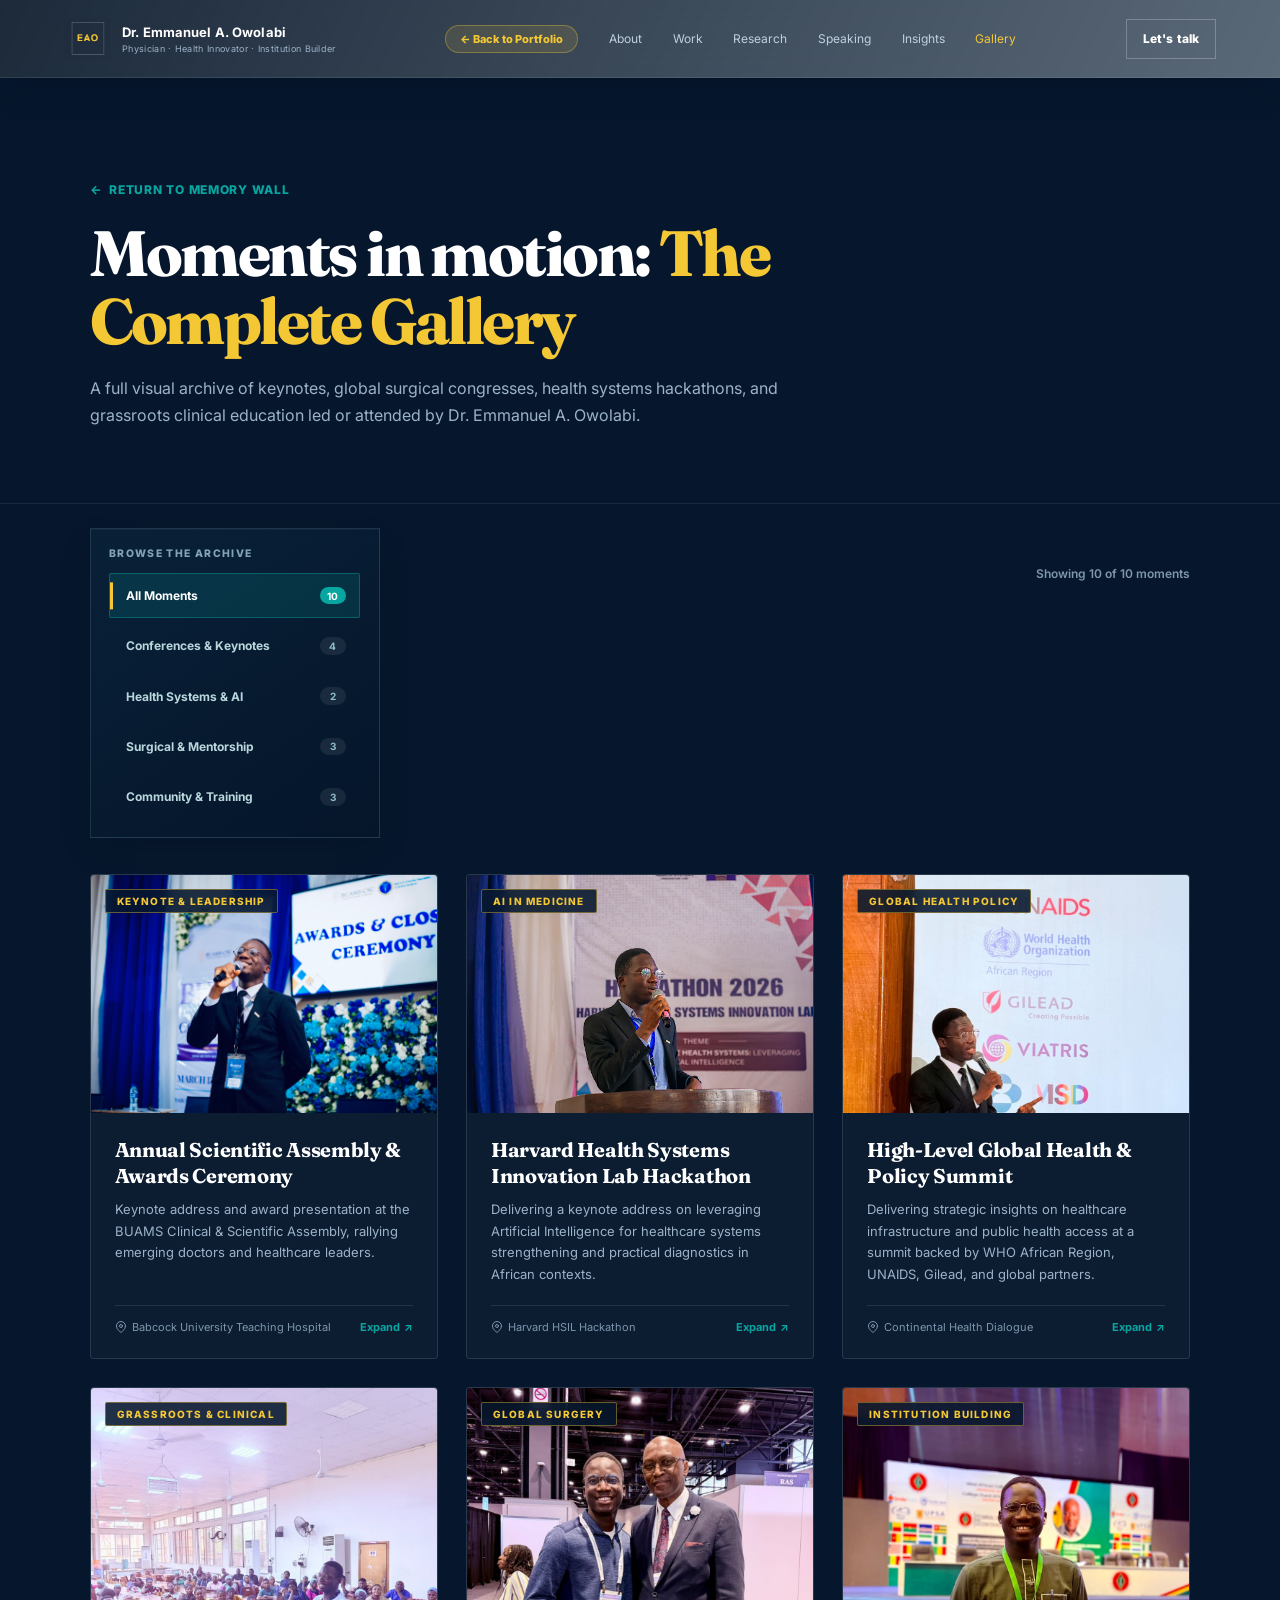
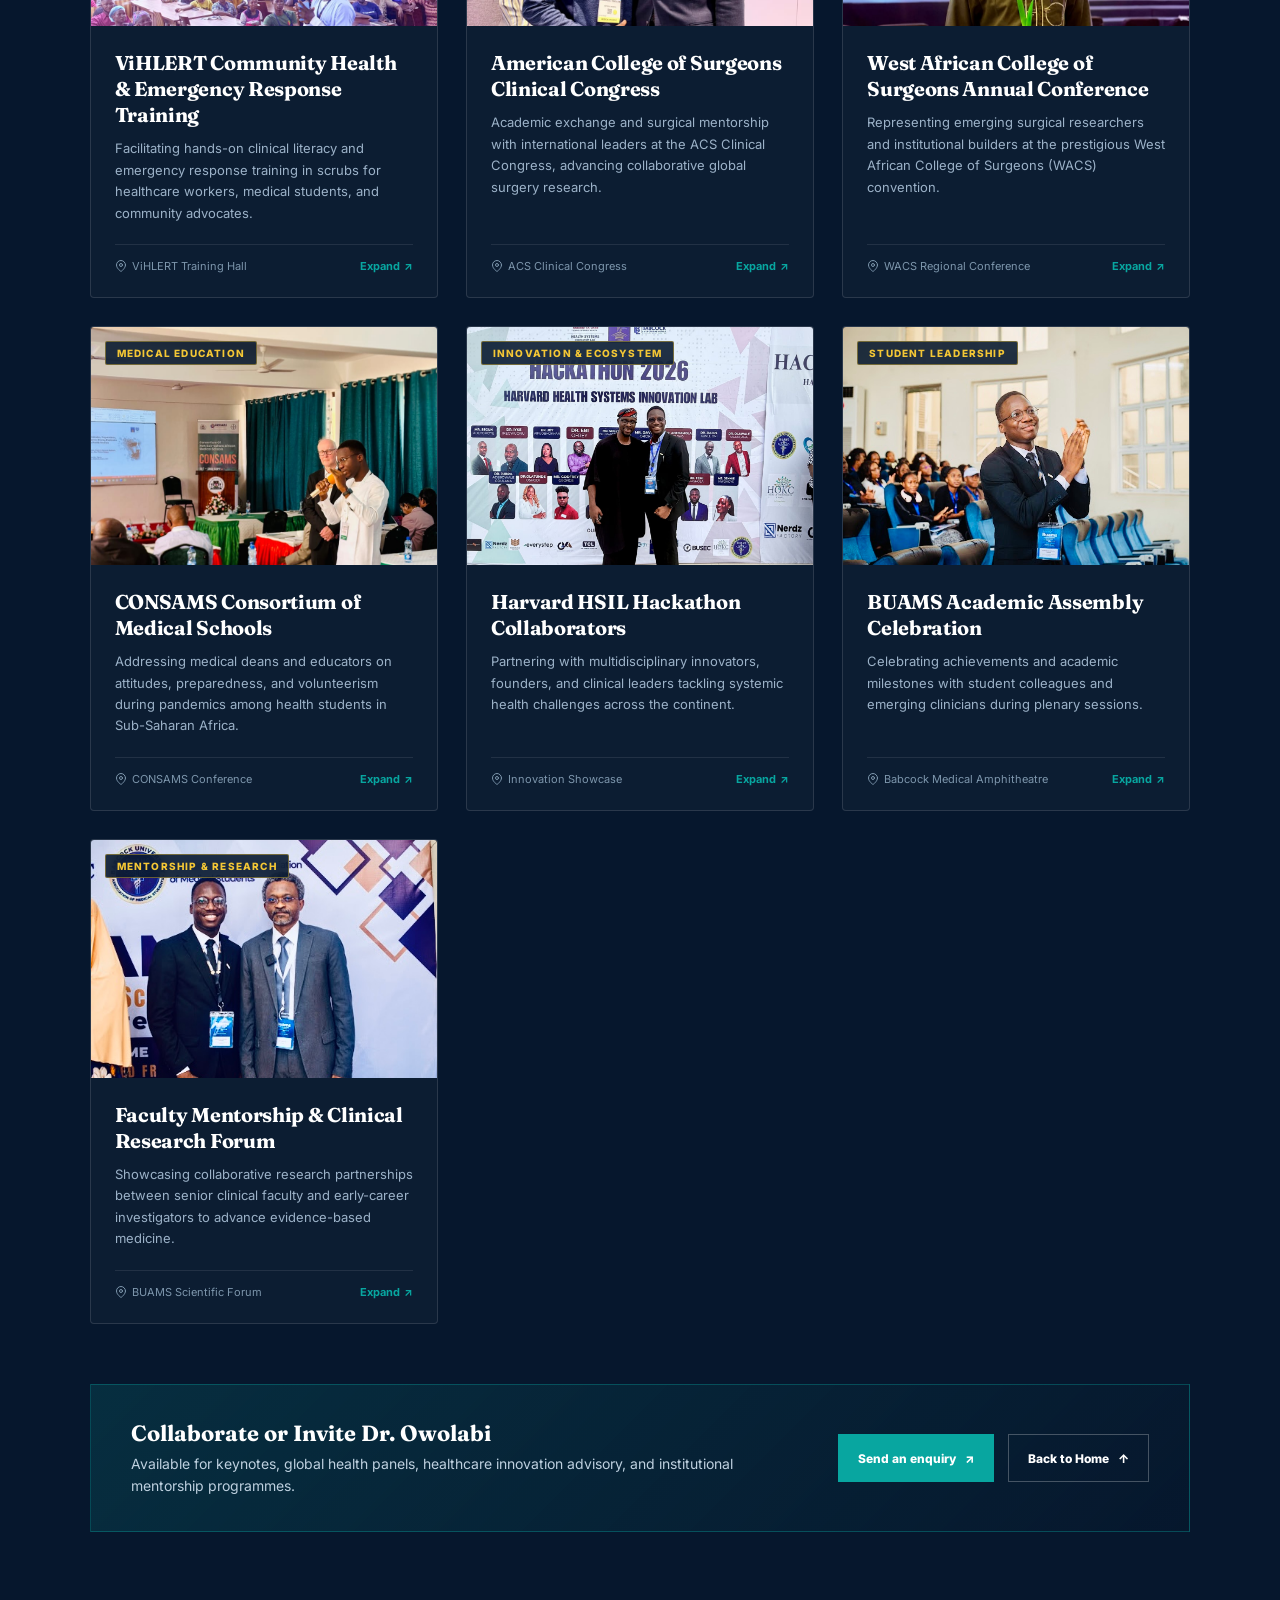
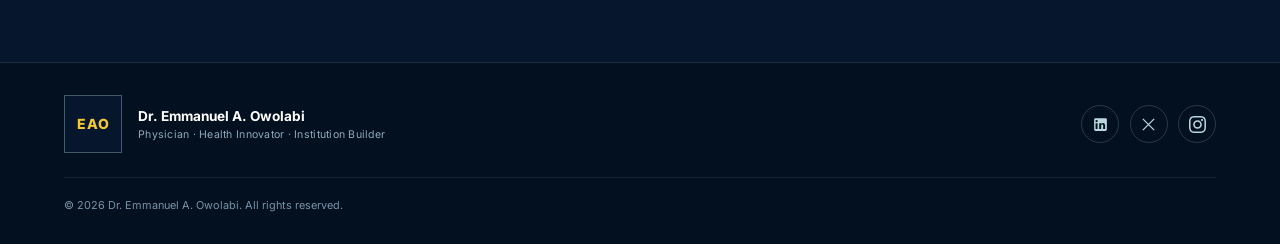
==== commit c6a70d17: "i" ====
--- a/gallery.html
+++ b/gallery.html
@@ -4,20 +4,22 @@
   <meta charset="utf-8">
   <meta name="viewport" content="width=device-width, initial-scale=1">
   <title>Gallery &amp; Memory Wall | Dr. Emmanuel A. Owolabi</title>
-  <meta name="description" content="A comprehensive visual archive of keynotes, surgical congresses, health innovation hackathons, and clinical community trainings by Dr. Emmanuel A. Owolabi.">
-  <meta name="keywords" content="Dr. Emmanuel, Dr Emmanuel Owolabi, Emmanuel Owolabi, Emmanuel A. Owolabi, EAO, EOHealth, Vihlert">
+  <meta name="description" content="Explore the gallery of Dr. Emmanuel A. Owolabi, physician, health innovator and 2026 Diana Award recipient, featuring keynotes, health innovation and community training.">
+  <meta name="keywords" content="Dr. Emmanuel, Dr Emmanuel Owolabi, Emmanuel Owolabi, Emmanuel A. Owolabi, Diana Award winner, 2026 Diana Award recipient, EAO, EOHealth, Vihlert">
   <meta name="author" content="Dr. Emmanuel A. Owolabi">
   <link rel="canonical" href="https://dremmanuelowolabi.com/gallery.html">
-  <link rel="icon" type="image/png" href="assets/images/eao-logo.png">
+  <link rel="icon" type="image/png" href="/favicon.png">
   <meta property="og:type" content="website">
   <meta property="og:title" content="Gallery &amp; Memory Wall | Dr. Emmanuel A. Owolabi">
-  <meta property="og:description" content="A comprehensive visual archive of keynotes, surgical congresses, health innovation hackathons, and clinical community trainings by Dr. Emmanuel A. Owolabi.">
+  <meta property="og:description" content="Explore the gallery of Dr. Emmanuel A. Owolabi, physician, health innovator and 2026 Diana Award recipient, featuring keynotes, health innovation and community training.">
   <meta property="og:url" content="https://dremmanuelowolabi.com/gallery.html">
   <meta name="twitter:card" content="summary">
+  <meta name="twitter:title" content="Dr. Emmanuel A. Owolabi | Gallery">
+  <meta name="twitter:description" content="Explore the work and milestones of Dr. Emmanuel A. Owolabi, physician, health innovator and 2026 Diana Award recipient.">
   <meta name="theme-color" content="#030f1f">
   <link rel="preconnect" href="https://fonts.googleapis.com">
   <link rel="preconnect" href="https://fonts.gstatic.com" crossorigin>
-  <link href="https://fonts.googleapis.com/css2?family=Bricolage+Grotesque:opsz,wght@12..96,500;12..96,700;12..96,800&family=Hanken+Grotesk:wght@400;500;600;700&display=swap" rel="stylesheet">
+  <link href="https://fonts.googleapis.com/css2?family=Fraunces:opsz,wght@9..144,100..900&family=Inter:wght@400;500;600;700;800&display=swap" rel="stylesheet">
   <link rel="stylesheet" href="css/main.css?v=20261031">
   <link rel="stylesheet" href="css/gallery.css?v=20261031">
   <style>
